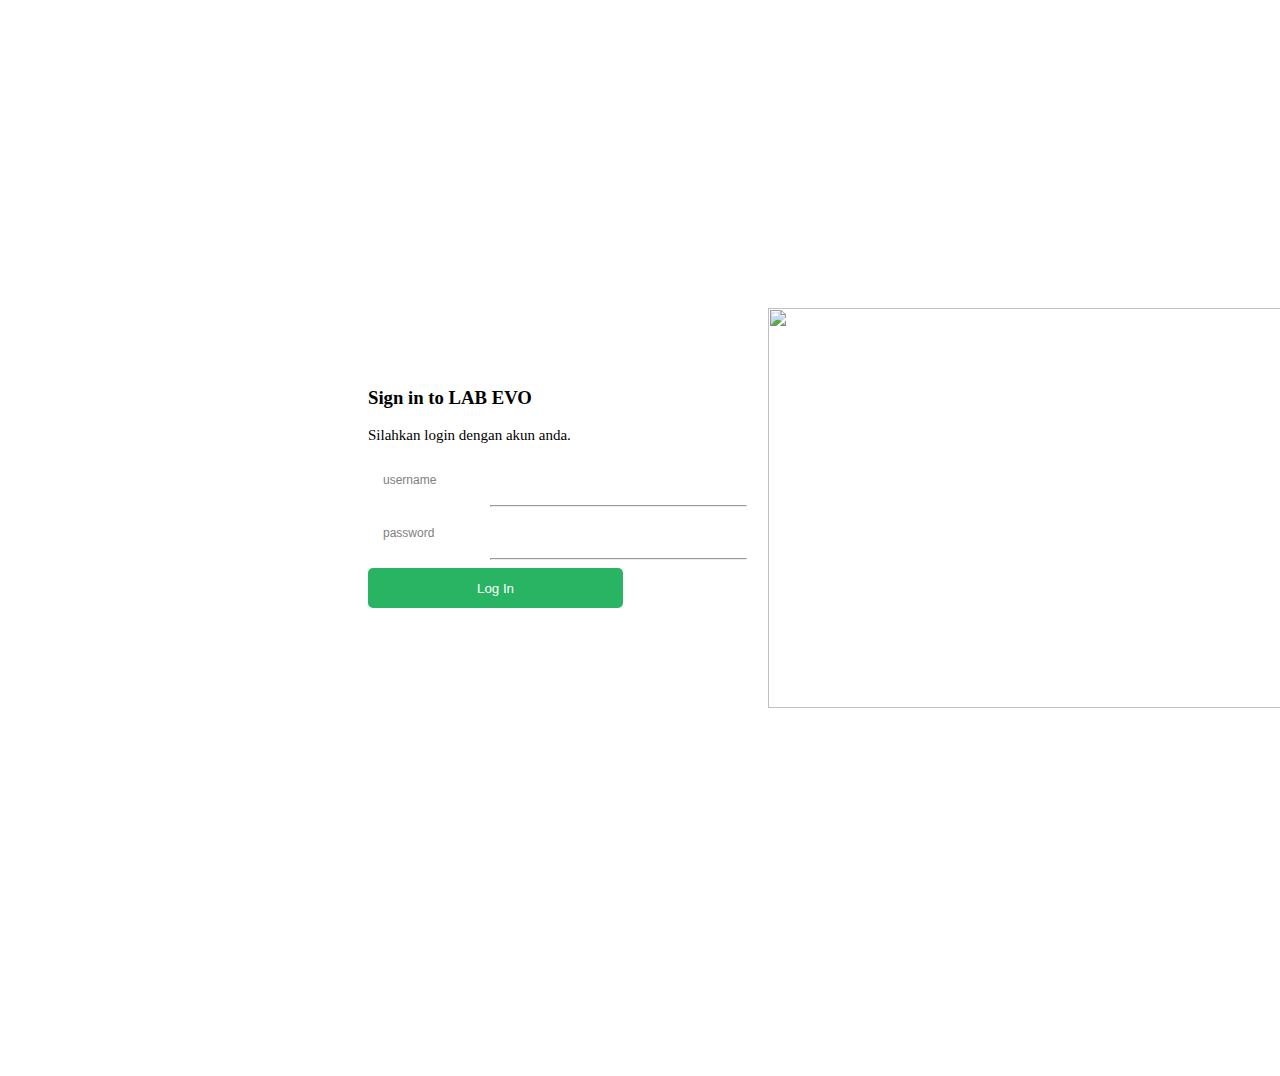
==== index.html @ eb5c2feb "Add files via upload" ====
<html>

<head>
    <title>LOGIN FORM UTS</title>
    <script src="script.js"></script>
    <link rel="stylesheet" href="style.css">
    <!-- CSS only -->
    <link href="https://cdn.jsdelivr.net/npm/bootstrap@5.2.1/dist/css/bootstrap.min.css" rel="stylesheet"
        integrity="sha384-iYQeCzEYFbKjA/T2uDLTpkwGzCiq6soy8tYaI1GyVh/UjpbCx/TYkiZhlZB6+fzT" crossorigin="anonymous">
</head>

<body class="index">
    <div class="container">
        <div class="col">
            <div class="row-6">
                <h3>Sign in to LAB EVO</h3>
                <label id="jdl2" class="text-secondary">Silahkan login dengan akun anda.</label>
                <br><br>

                <div id="wrong" class="bg-danger text-light text-center"></div>

                <div class="input">
                    <input type="text" name="nama" id="nama" required>
                    <span class="text">username</span>
                </div>
                <hr>

                <div class="input">
                    <input type="password" name="password" id="password" required>
                    <span class="text">password</span>
                </div>
                <hr>

                <button onclick="login()" class="rounded">Log In</button>


                <img id="image" src="images/WEB.svg" alt="">


            </div>
        </div>
    </div>

</body>

</html>
---- style.css ----
body {
    padding: 160px;
    width: 900px;
}

.index {
    padding: 160px;
    width: 900px;
    /* background-color: #ccd3d6; */
}

.container {
    margin: auto;
    padding: 200px;
}

button {
    background-color: #28b463;
    width: 255px;
    height: 40px;
    color: white;
    border-radius: 5px;
    border: none;
}

input {
    border: none;
    outline: none;
}

#wrong {
    width: 255px;
}

hr {
    width: 255px;
}

button:hover {
    background-color: grey;
    cursor: pointer;
}

#jdl2 {
    font-size: 15px;
}

.input {
    position: relative;
}

.input input {
    border: none;
    background: none;
    width: 180px;
    height: 35px;
    border-radius: 5px;
    padding-left: 15px;
    padding-right: 20px;
    box-sizing: border-box;
}

.input input:focus {
    outline: none;
}

.input .text {
    font: 12px/16px 'Helvetica Neue', Arial, sans-serif;
    position: absolute;
    top: 50%;
    left: 15px;
    margin-top: -8px;
    color: gray;
    background-color: inherit;
    transition: all .1s linear;
    pointer-events: none;
}

.input input:focus+.text,
.input input:not(:invalid)+.text {
    color: grey;
    top: 0%;
    margin-top: -16px;
}

#image {
    width: 600px;
    height: 400px;
    margin-left: 400px;
    margin-top: -300px;
    /* background-color: #ccd3d6; */
}
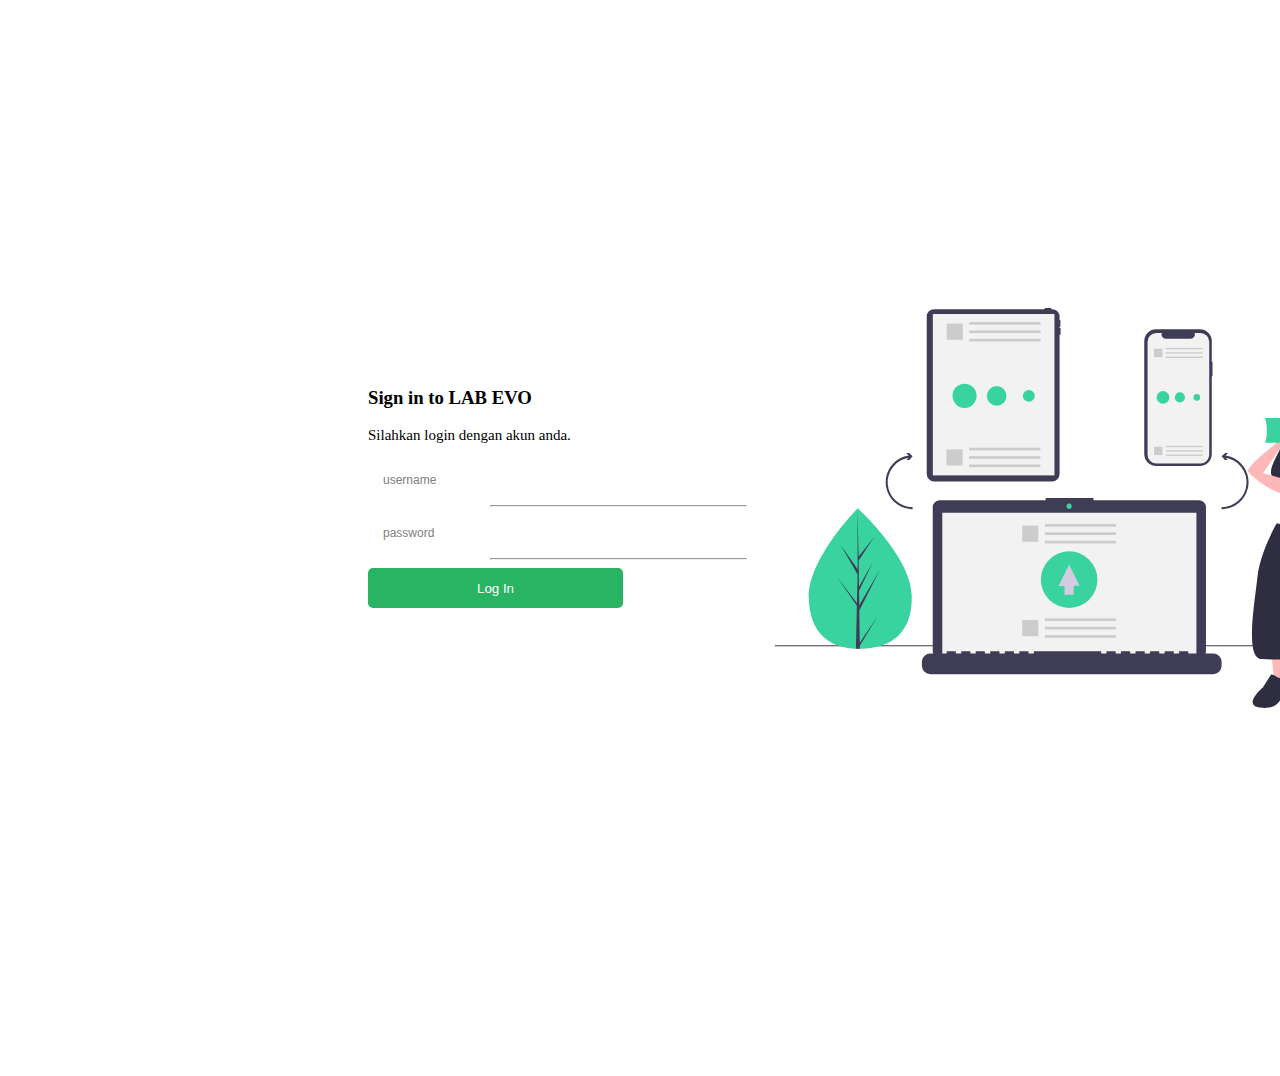
==== commit 3bf480f5: "index.html" ====
--- a/index.html
+++ b/index.html
@@ -1,7 +1,7 @@
 <html>
 
 <head>
-    <title>LOGIN FORM UTS</title>
+    <title>LOGIN</title>
     <script src="script.js"></script>
     <link rel="stylesheet" href="style.css">
     <!-- CSS only -->
@@ -34,7 +34,7 @@
                 <button onclick="login()" class="rounded">Log In</button>
 
 
-                <img id="image" src="images/WEB.svg" alt="">
+                <img id="image" src="WEB.svg" alt="">
 
 
             </div>
@@ -43,4 +43,4 @@
 
 </body>
 
-</html>+</html>
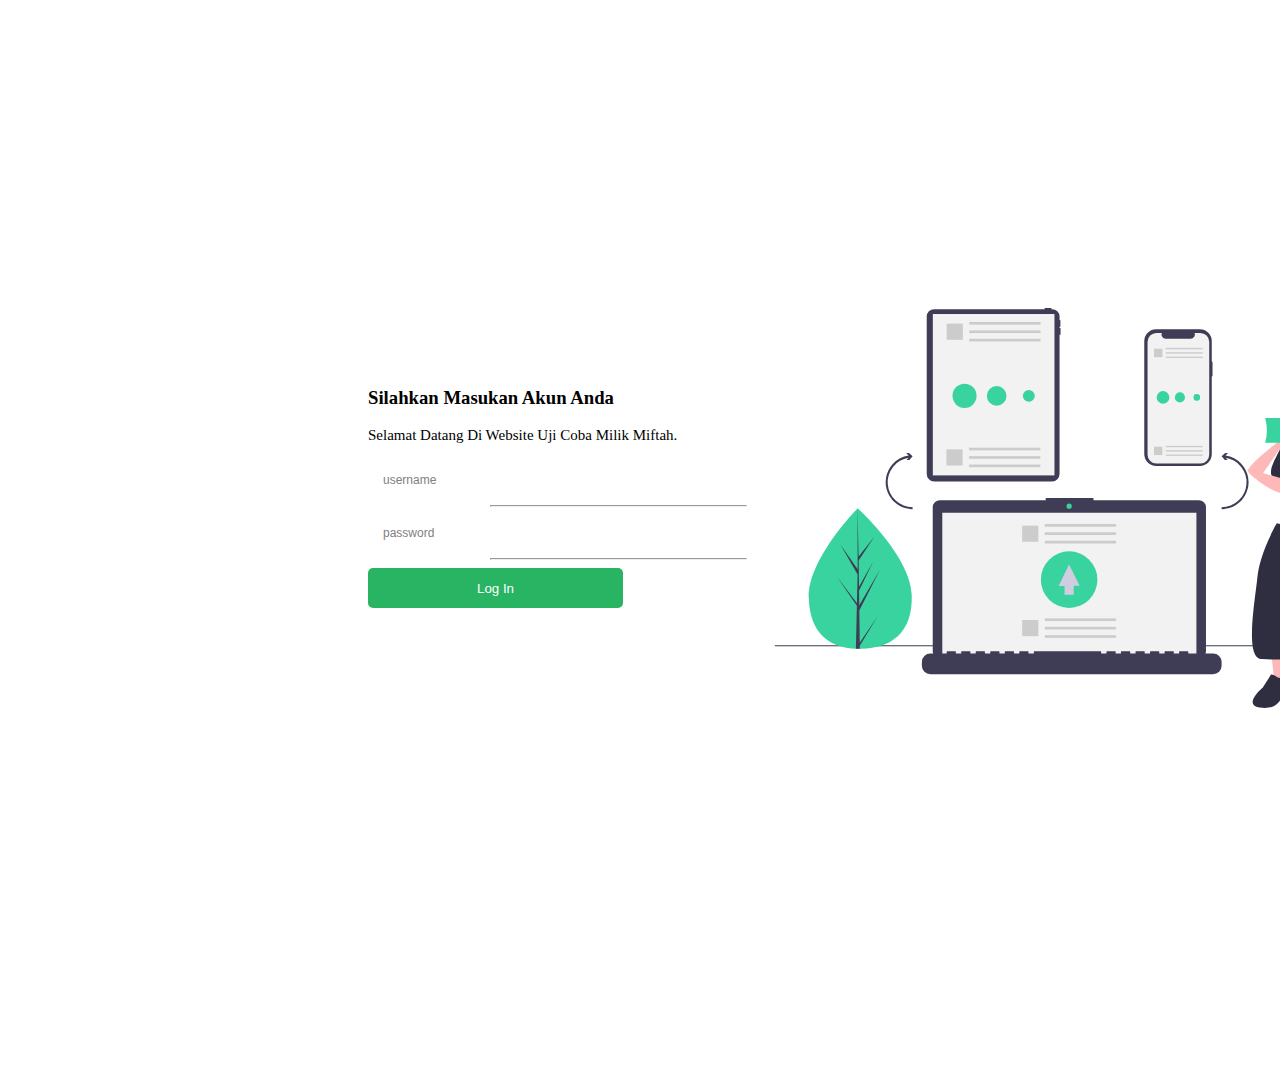
==== commit 61579c39: "index.html" ====
--- a/index.html
+++ b/index.html
@@ -13,8 +13,8 @@
     <div class="container">
         <div class="col">
             <div class="row-6">
-                <h3>Sign in to LAB EVO</h3>
-                <label id="jdl2" class="text-secondary">Silahkan login dengan akun anda.</label>
+                <h3>Silahkan Masukan Akun Anda</h3>
+                <label id="jdl2" class="text-secondary">Selamat Datang Di Website Uji Coba Milik Miftah.</label>
                 <br><br>
 
                 <div id="wrong" class="bg-danger text-light text-center"></div>
